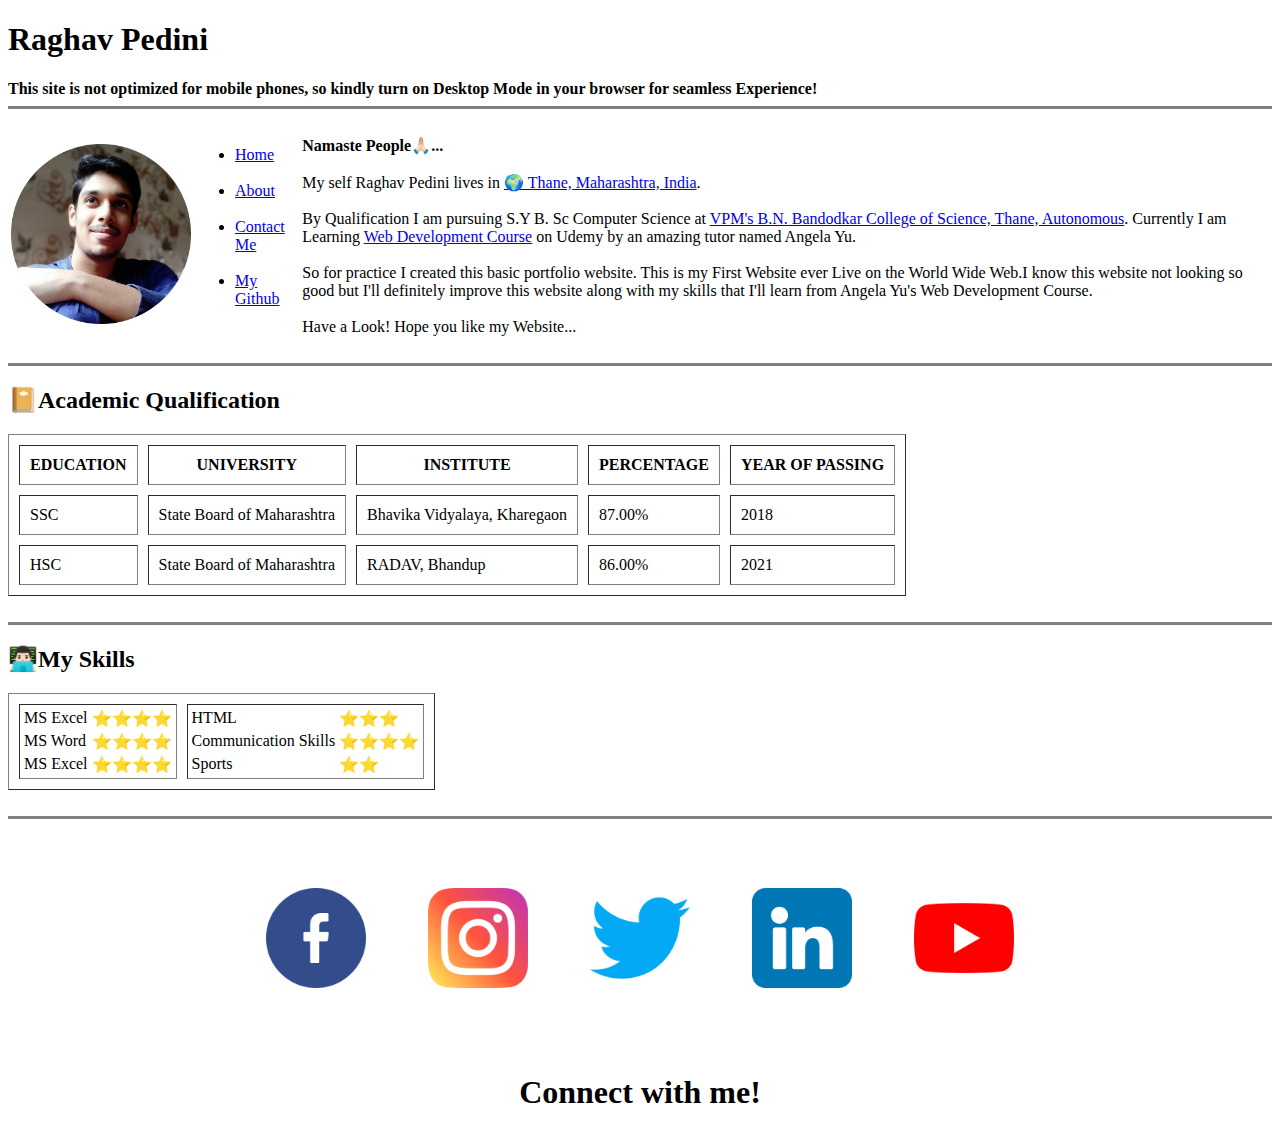
==== index.html @ 179f40a5 "Add Desktop Mode Caution" ====
<!DOCTYPE html>
<html lang="en">
<head>
    <meta charset="UTF-8">
    <meta http-equiv="X-UA-Compatible" content="IE=edge">
    <meta name="viewport" content="width=device-width, initial-scale=1.0">
    <title>Home | Raghav Pedini</title>
</head>
<body>
    <h1>Raghav Pedini</h1>
    <b>This site is not optimized for mobile phones, so kindly turn on Desktop Mode in your browser for seamless Experience!</b><br>
   <hr size="3" noshade="">
   <table>
    <tr>
        <td>
            <a href="index.html">
                <img src="IMAGES/profileimage.png" alt="raghav_pedini_profile_image" height="180" width="180">
            </a>
           
        </td>
        <td>
            <ul>
            <li><a href="index.html">Home</a></li><br>
            <li><a href="about.html">About</a></li><br>
            <li><a href="contact.html">Contact Me</a></li><br>
            <li><a href="https://github.com/raghavpedini14">My Github</a></li><br>
            </ul>
        </td>
        <td>
            <p>
                <b>Namaste People🙏🏻...</b> <br><br>
                My self Raghav Pedini lives in <a href="https://goo.gl/maps/qojLyKay8PDfPY7s5">🌍 Thane, Maharashtra, India</a>. <br><br>
                By Qualification I am pursuing S.Y B. Sc Computer Science at <a href="https://vpmthane.org/">VPM's B.N. Bandodkar College of Science, Thane, Autonomous</a>. Currently I am Learning <a href="https://www.udemy.com/share/101qYw3@OHRdEnKrJfvPYFhHk-MpUVNsJGwhyht7xgG0--2SwDOwlUginngF1Fp0ymhoSMc6Vg==/">Web Development Course</a> on Udemy by an amazing tutor named Angela Yu. <br><br>
                So for practice I created this basic portfolio website. This is my First Website ever Live on the World Wide Web.I know this website not looking so good but I'll definitely improve this website along with my skills that I'll learn from Angela Yu's Web Development Course. <br><br>
                Have a Look! Hope you like my Website...
            </p>
        </td>
    </tr>
   </table>
   <hr size="3" noshade="">
<h2>📔Academic Qualification</h2>
<table cellspacing="10" cellpadding="10" border="1">
    <tr>
        <th>EDUCATION</th>
        <th>UNIVERSITY</th>
        <th>INSTITUTE</th>
        <th>PERCENTAGE</th>
        <th>YEAR OF PASSING</th>
    </tr>
    <tr>
        <td>SSC</td>
        <td>State Board of Maharashtra</td>
        <td>Bhavika Vidyalaya, Kharegaon</td>
        <td>87.00%</td>
        <td>2018</td>
    </tr>
    <tr>
        <td>HSC</td>
        <td>State Board of Maharashtra</td>
        <td>RADAV, Bhandup</td>
        <td>86.00%</td>
        <td>2021</td>
    </tr>
</table><br>
<hr size="3" noshade="">
<h2>👨🏻‍💻My Skills</h2>
<table border="1" cellspacing="10">
    <tr>
        <td>
            <table>
            <tr>
                <td>MS Excel</td>
                <td>⭐⭐⭐⭐</td>
            </tr>
            <tr>
                <td>MS Word</td>
                <td>⭐⭐⭐⭐</td>
            </tr>
            <tr>
                <td>MS Excel</td>
                <td>⭐⭐⭐⭐</td>
            </tr>
        </table>
        </td>

        <td>
            <table>
            <tr>
                <td>HTML</td>
                <td>⭐⭐⭐</td>
            </tr>
            <tr>
                <td>Communication Skills</td>
                <td>⭐⭐⭐⭐</td>
            </tr>
            <tr>
                <td>Sports</td>
                <td>⭐⭐</td>
            </tr>
        </table>
        </td>
    </tr>
</table><br>
<hr size="3" noshade="">
<table align="center" cellspacing="60">
   <tr>
    <td>
        <a href="https://www.facebook.com/raghavpedinifb">
            <img src="IMAGES/facebook.png" alt="raghavpedinifacebook" height="100" width="100">
        </a>
    </td>

    <td>
        <a href="https://www.instagram.com/raghavpedini.14/">
            <img src="IMAGES/instagram.png" alt="raghavpediniinstagram" height="100" width="100">
        </a>
    </td>

    <td>
        <a href="https://twitter.com/raghavpedini14">
            <img src="IMAGES/twitter.png" alt="raghavpedinitwitter" height="100" width="100">
        </a>
    </td>

    <td>
        <a href="http://www.linkedin.com/in/sitarampedini">
            <img src="IMAGES/linkedin.png" alt="raghavpedinilinkedin" height="100" width="100">
        </a>
    </td>

    <td>
        <a href="https://www.youtube.com/@raghavpedini">
            <img src="IMAGES/youtube.png" alt="raghavpediniyoutube" height="100" width="100">
        </a>
    </td>
   </tr>
</table>
<p >
    <h1 align="center">Connect with me!</h1>
</p>
</body>
</html>
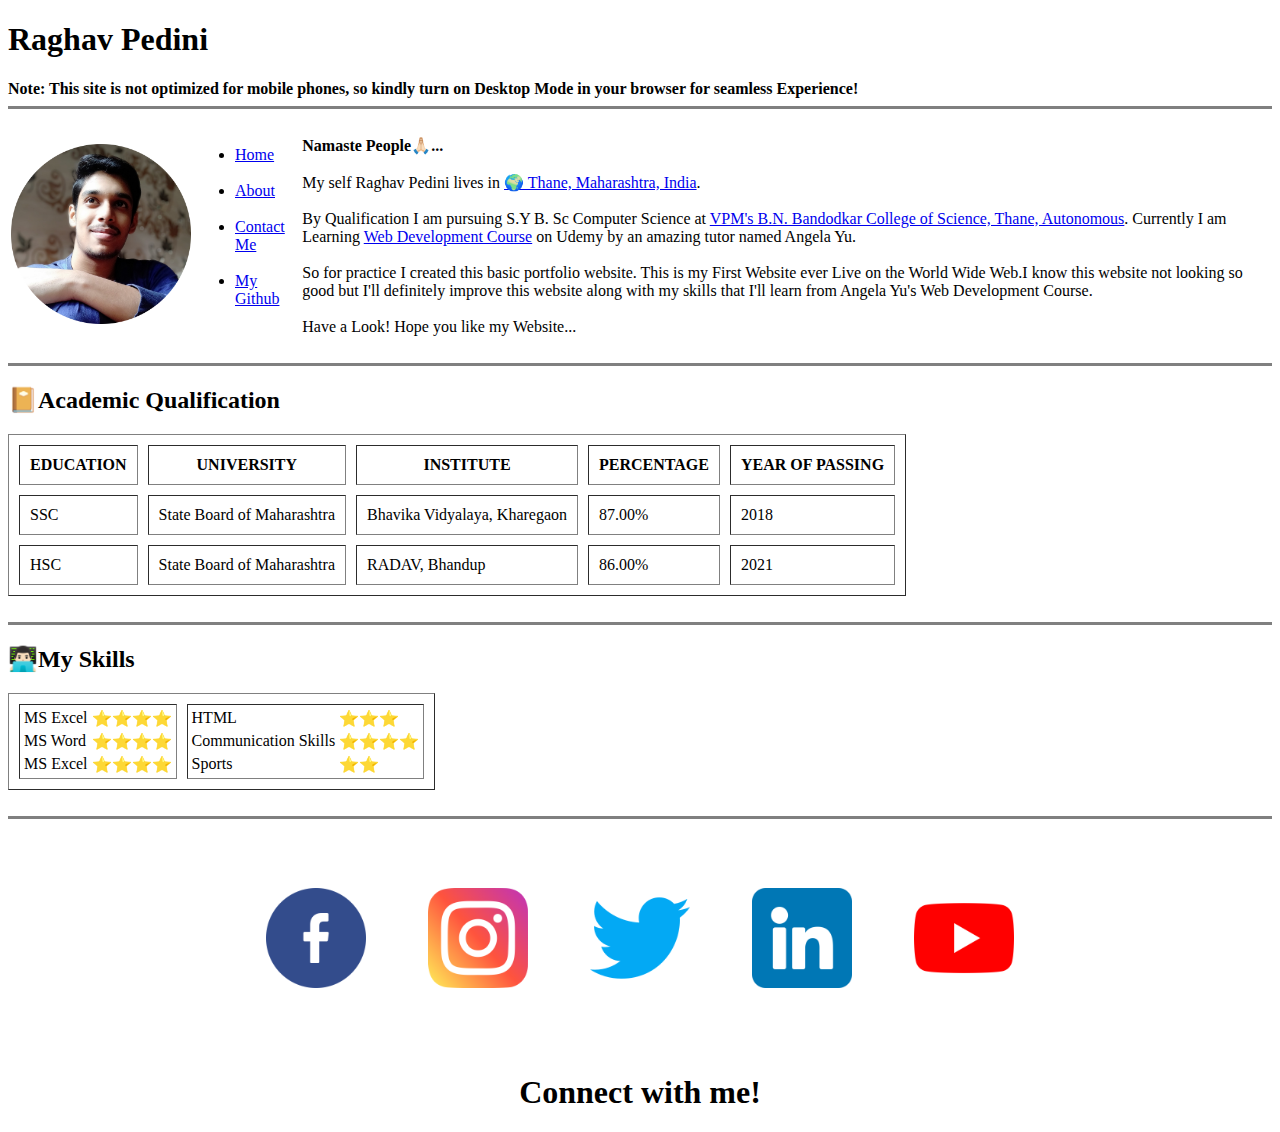
==== commit cb89cca6: "Update index.html" ====
--- a/index.html
+++ b/index.html
@@ -8,7 +8,7 @@
 </head>
 <body>
     <h1>Raghav Pedini</h1>
-    <b>This site is not optimized for mobile phones, so kindly turn on Desktop Mode in your browser for seamless Experience!</b><br>
+    <b>Note: This site is not optimized for mobile phones, so kindly turn on Desktop Mode in your browser for seamless Experience!</b><br>
    <hr size="3" noshade="">
    <table>
     <tr>
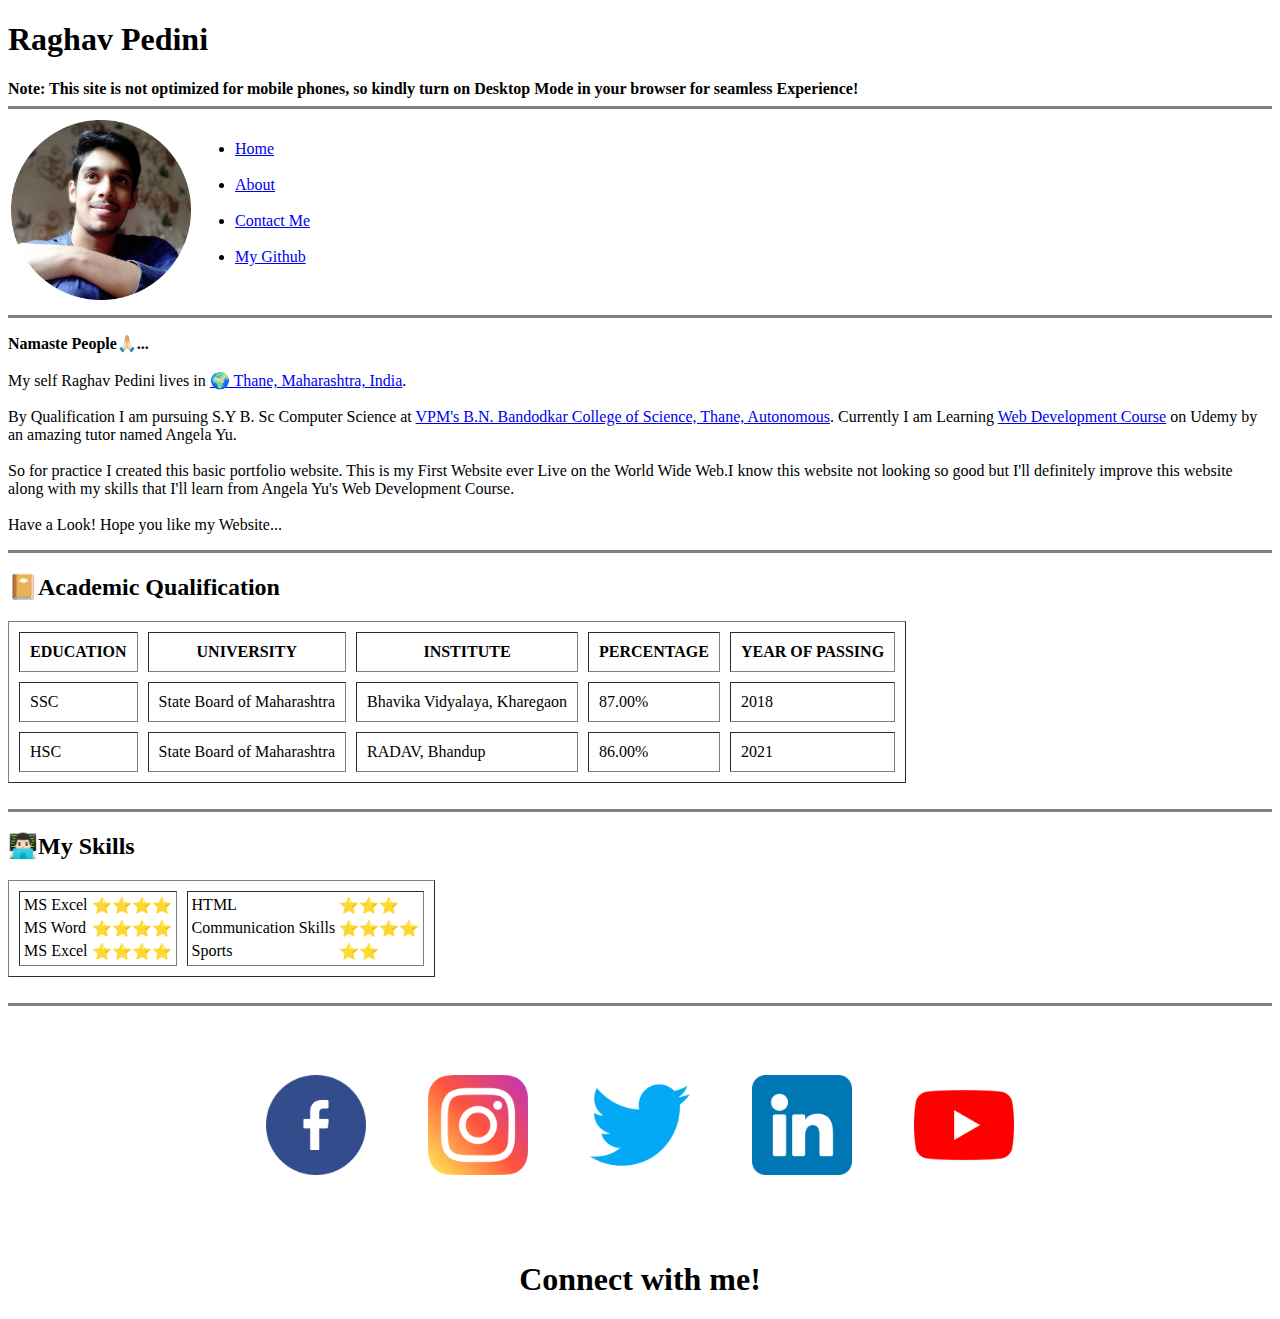
==== commit ef0eccde: "Update index.html" ====
--- a/index.html
+++ b/index.html
@@ -26,18 +26,17 @@
             <li><a href="https://github.com/raghavpedini14">My Github</a></li><br>
             </ul>
         </td>
-        <td>
-            <p>
-                <b>Namaste People🙏🏻...</b> <br><br>
-                My self Raghav Pedini lives in <a href="https://goo.gl/maps/qojLyKay8PDfPY7s5">🌍 Thane, Maharashtra, India</a>. <br><br>
-                By Qualification I am pursuing S.Y B. Sc Computer Science at <a href="https://vpmthane.org/">VPM's B.N. Bandodkar College of Science, Thane, Autonomous</a>. Currently I am Learning <a href="https://www.udemy.com/share/101qYw3@OHRdEnKrJfvPYFhHk-MpUVNsJGwhyht7xgG0--2SwDOwlUginngF1Fp0ymhoSMc6Vg==/">Web Development Course</a> on Udemy by an amazing tutor named Angela Yu. <br><br>
-                So for practice I created this basic portfolio website. This is my First Website ever Live on the World Wide Web.I know this website not looking so good but I'll definitely improve this website along with my skills that I'll learn from Angela Yu's Web Development Course. <br><br>
-                Have a Look! Hope you like my Website...
-            </p>
-        </td>
     </tr>
    </table>
    <hr size="3" noshade="">
+   <p>
+    <b>Namaste People🙏🏻...</b> <br><br>
+    My self Raghav Pedini lives in <a href="https://goo.gl/maps/qojLyKay8PDfPY7s5">🌍 Thane, Maharashtra, India</a>. <br><br>
+    By Qualification I am pursuing S.Y B. Sc Computer Science at <a href="https://vpmthane.org/">VPM's B.N. Bandodkar College of Science, Thane, Autonomous</a>. Currently I am Learning <a href="https://www.udemy.com/share/101qYw3@OHRdEnKrJfvPYFhHk-MpUVNsJGwhyht7xgG0--2SwDOwlUginngF1Fp0ymhoSMc6Vg==/">Web Development Course</a> on Udemy by an amazing tutor named Angela Yu. <br><br>
+    So for practice I created this basic portfolio website. This is my First Website ever Live on the World Wide Web.I know this website not looking so good but I'll definitely improve this website along with my skills that I'll learn from Angela Yu's Web Development Course. <br><br>
+    Have a Look! Hope you like my Website...
+</p>
+<hr size="3" noshade="">
 <h2>📔Academic Qualification</h2>
 <table cellspacing="10" cellpadding="10" border="1">
     <tr>
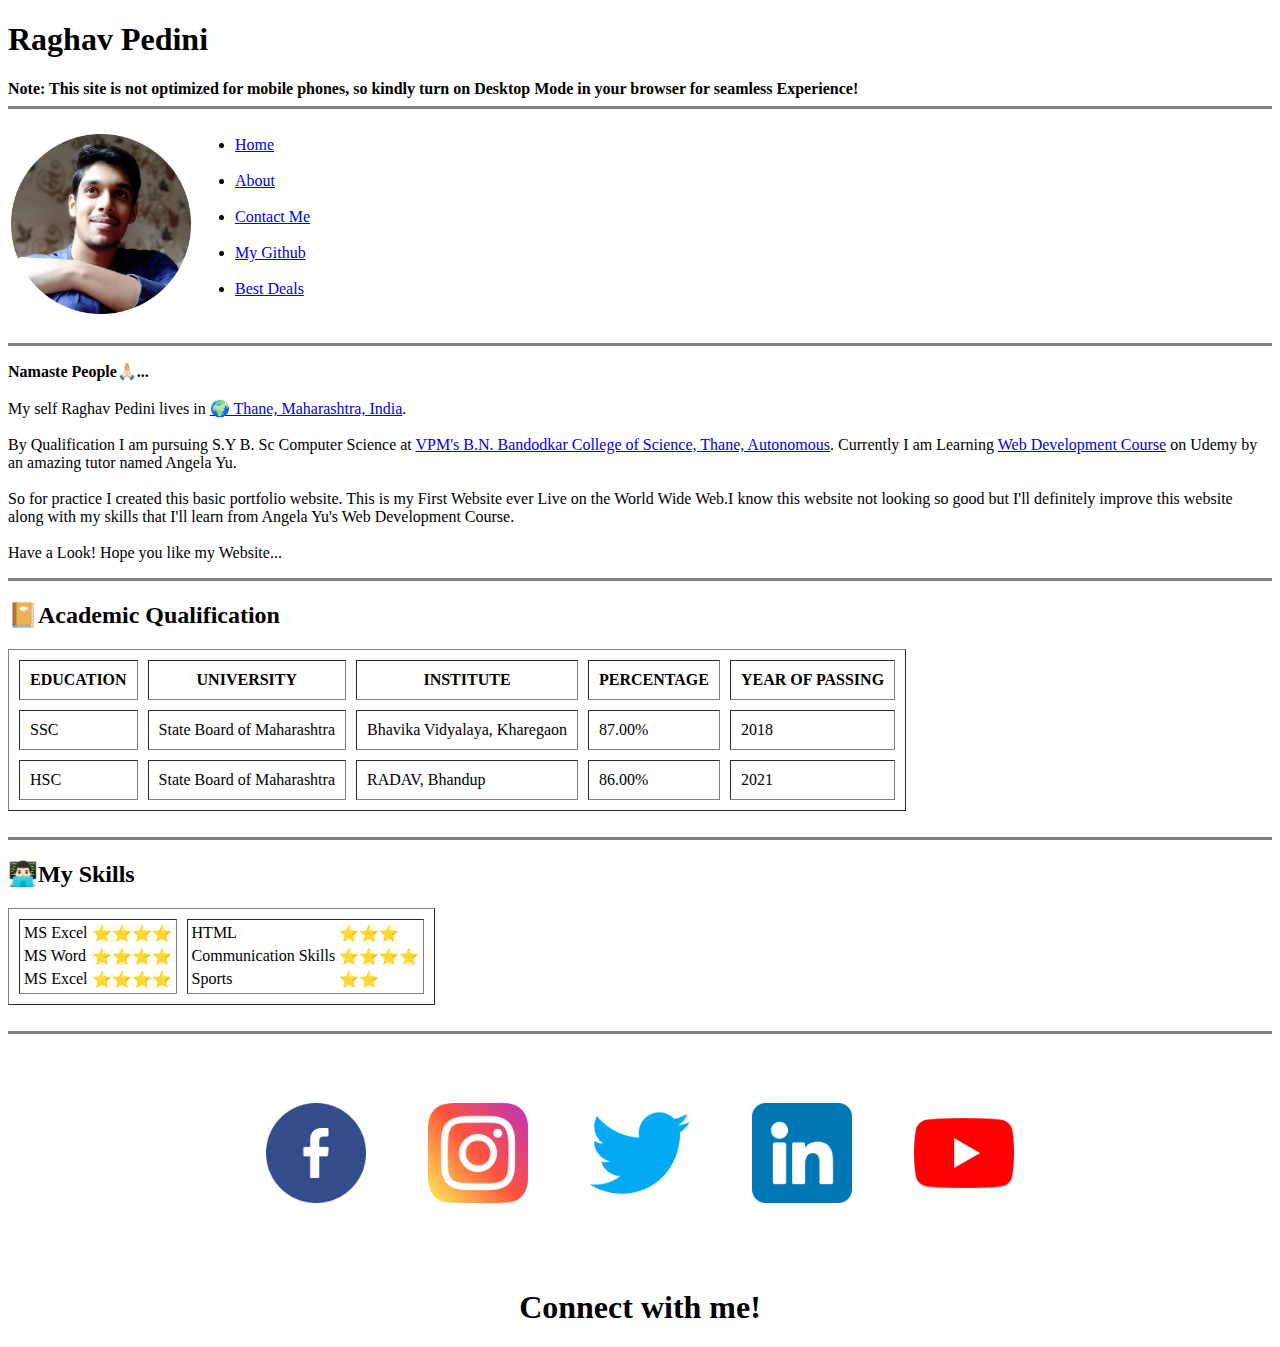
==== commit c071ecc1: "Add files via upload" ====
--- a/index.html
+++ b/index.html
@@ -24,7 +24,8 @@
             <li><a href="about.html">About</a></li><br>
             <li><a href="contact.html">Contact Me</a></li><br>
             <li><a href="https://github.com/raghavpedini14">My Github</a></li><br>
-            </ul>
+            <li><a href="bestdeals.html">Best Deals</a></li><br>
+        </ul>
         </td>
     </tr>
    </table>
@@ -138,4 +139,4 @@
     <h1 align="center">Connect with me!</h1>
 </p>
 </body>
-</html>
+</html>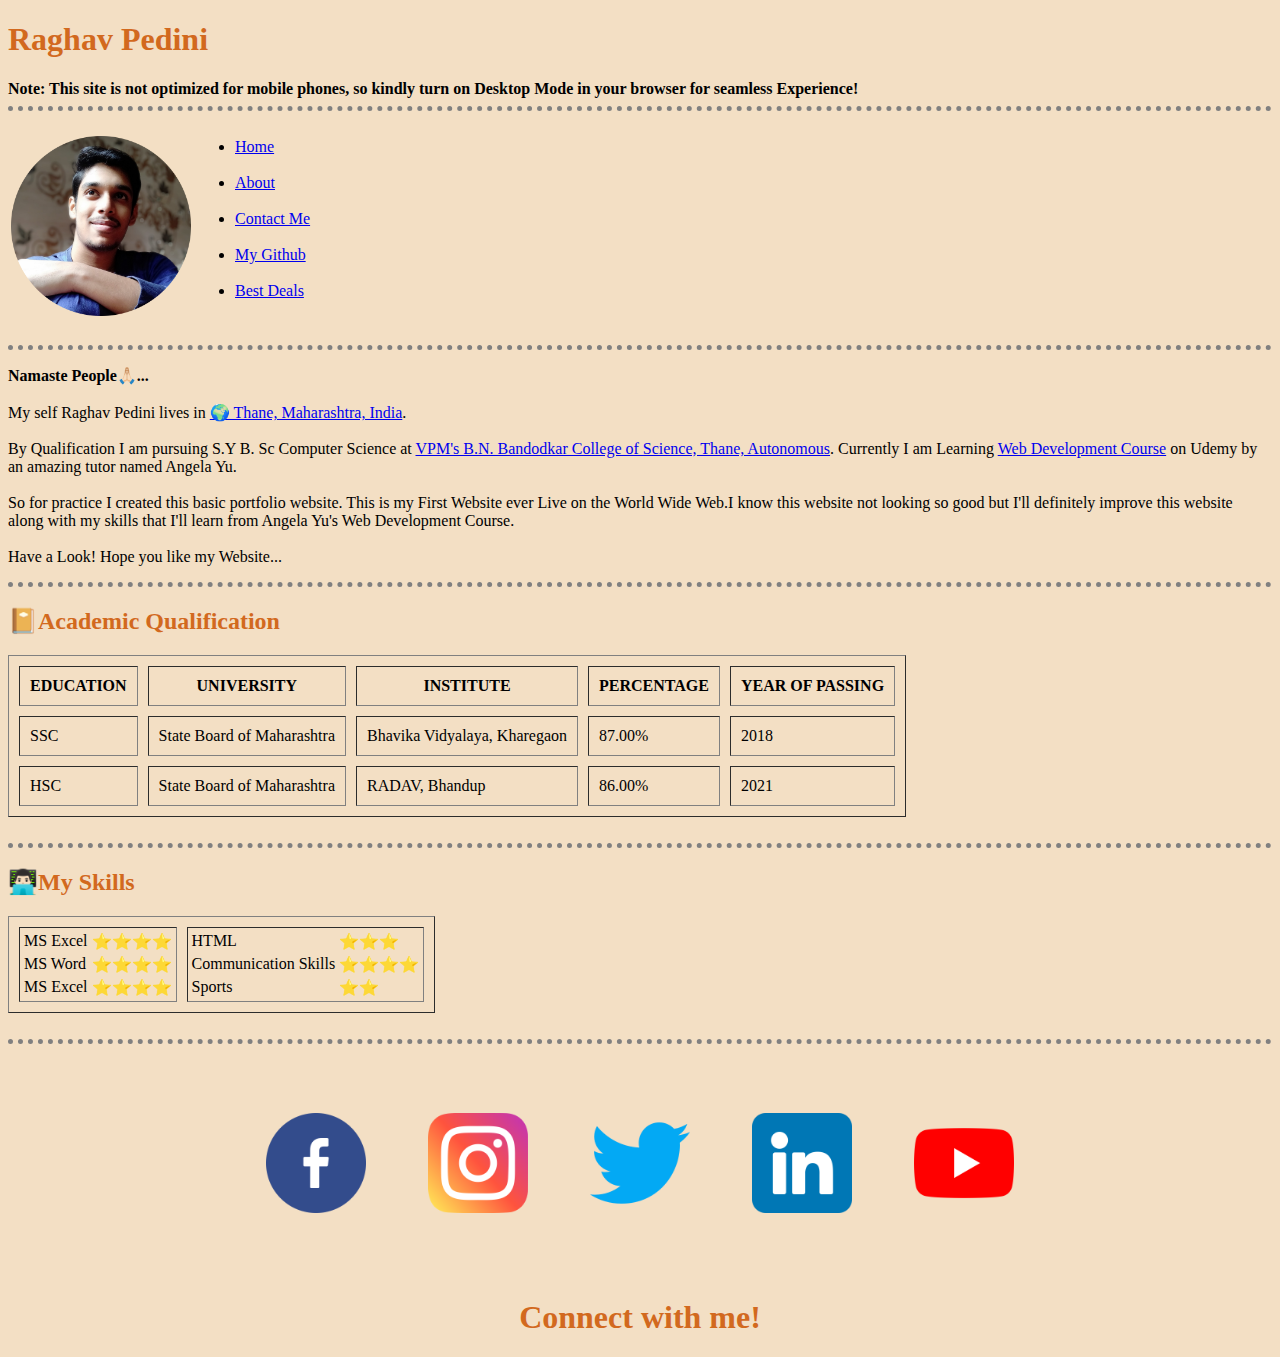
==== commit 98a90929: "Add files via upload" ====
--- a/index.html
+++ b/index.html
@@ -5,11 +5,12 @@
     <meta http-equiv="X-UA-Compatible" content="IE=edge">
     <meta name="viewport" content="width=device-width, initial-scale=1.0">
     <title>Home | Raghav Pedini</title>
+    <link rel="stylesheet" href="CSS/styles.css">
 </head>
 <body>
     <h1>Raghav Pedini</h1>
     <b>Note: This site is not optimized for mobile phones, so kindly turn on Desktop Mode in your browser for seamless Experience!</b><br>
-   <hr size="3" noshade="">
+   <hr>
    <table>
     <tr>
         <td>
@@ -29,7 +30,7 @@
         </td>
     </tr>
    </table>
-   <hr size="3" noshade="">
+   <hr>
    <p>
     <b>Namaste People🙏🏻...</b> <br><br>
     My self Raghav Pedini lives in <a href="https://goo.gl/maps/qojLyKay8PDfPY7s5">🌍 Thane, Maharashtra, India</a>. <br><br>
@@ -37,7 +38,7 @@
     So for practice I created this basic portfolio website. This is my First Website ever Live on the World Wide Web.I know this website not looking so good but I'll definitely improve this website along with my skills that I'll learn from Angela Yu's Web Development Course. <br><br>
     Have a Look! Hope you like my Website...
 </p>
-<hr size="3" noshade="">
+<hr>
 <h2>📔Academic Qualification</h2>
 <table cellspacing="10" cellpadding="10" border="1">
     <tr>
@@ -62,7 +63,7 @@
         <td>2021</td>
     </tr>
 </table><br>
-<hr size="3" noshade="">
+<hr>
 <h2>👨🏻‍💻My Skills</h2>
 <table border="1" cellspacing="10">
     <tr>
@@ -101,7 +102,7 @@
         </td>
     </tr>
 </table><br>
-<hr size="3" noshade="">
+<hr>
 <table align="center" cellspacing="60">
    <tr>
     <td>
--- a/CSS/styles.css
+++ b/CSS/styles.css
@@ -0,0 +1,13 @@
+body {
+    background-color: #f3dfc4;
+}
+
+hr {
+    border-style: dotted none none;
+    border-color: grey;
+    border-width: 5px;
+    /* width: 5%; */
+}
+h1,h2,h3 {
+    color: chocolate;
+}
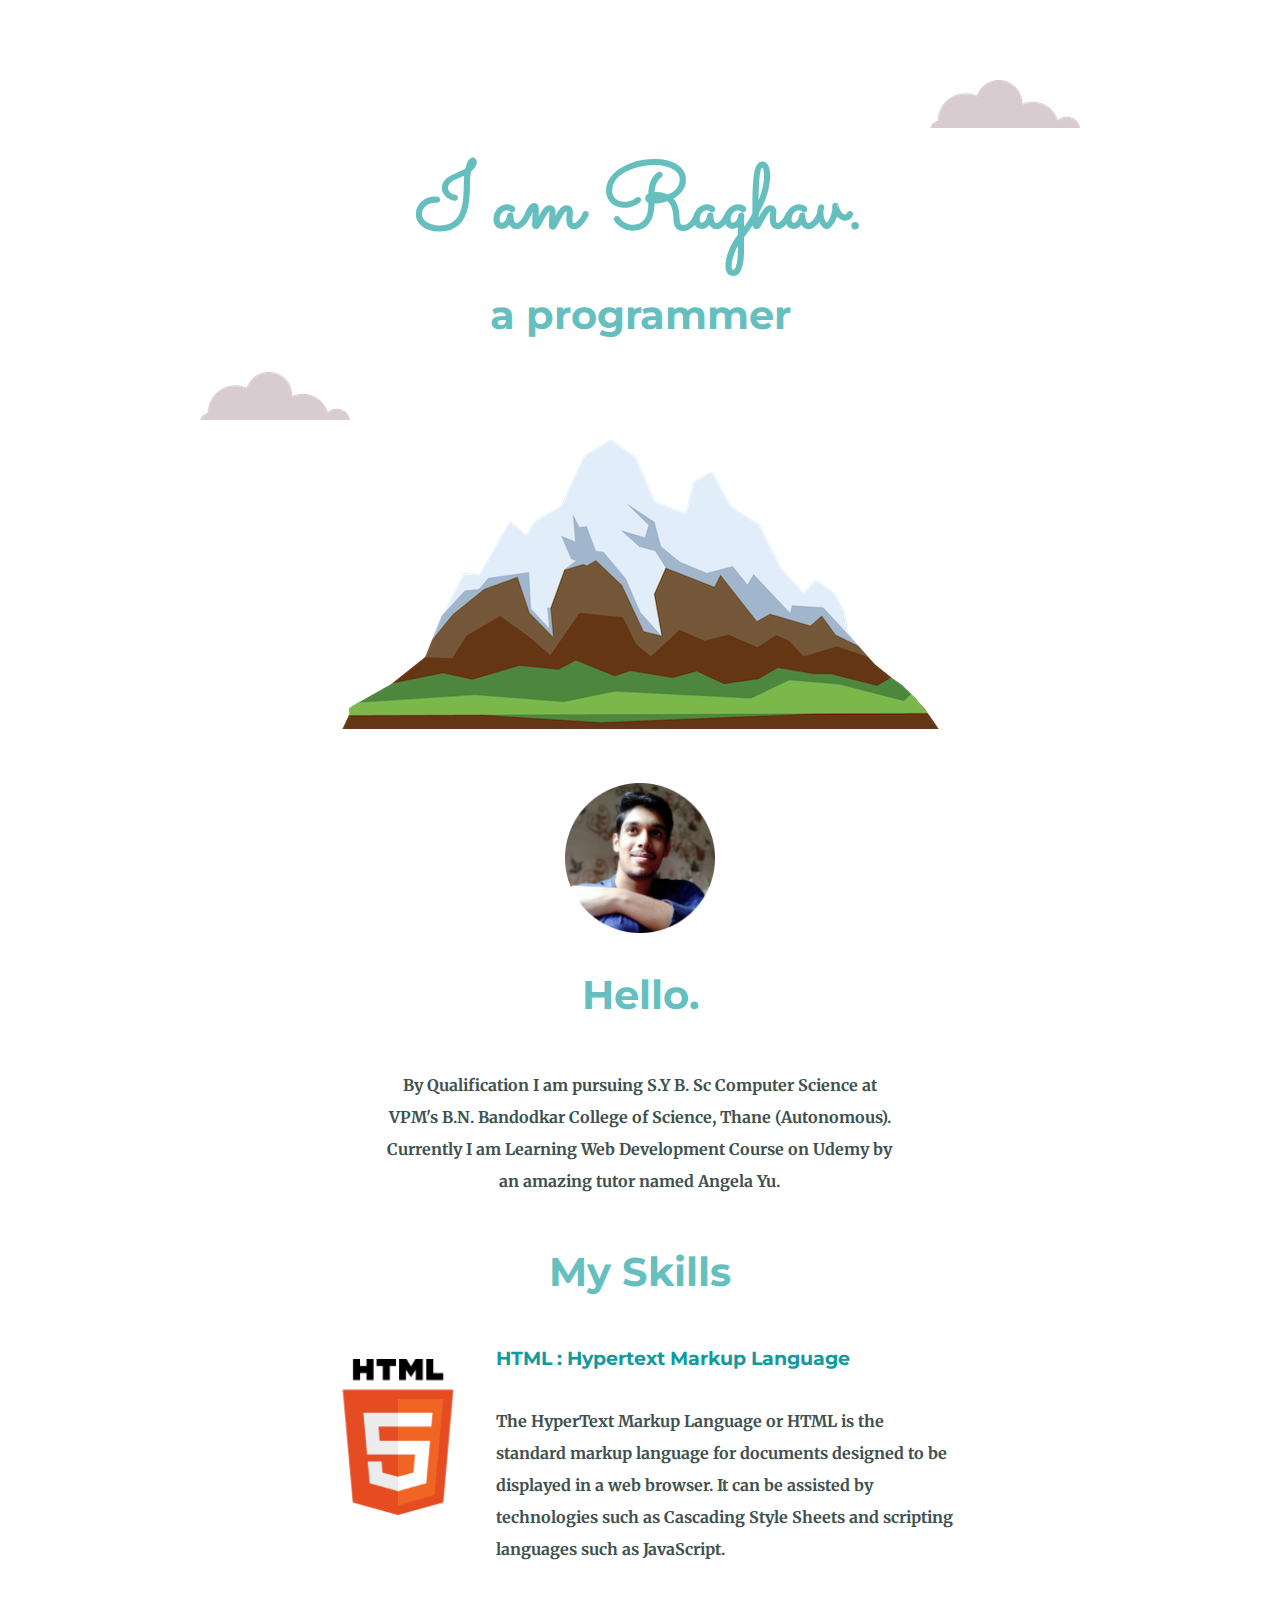
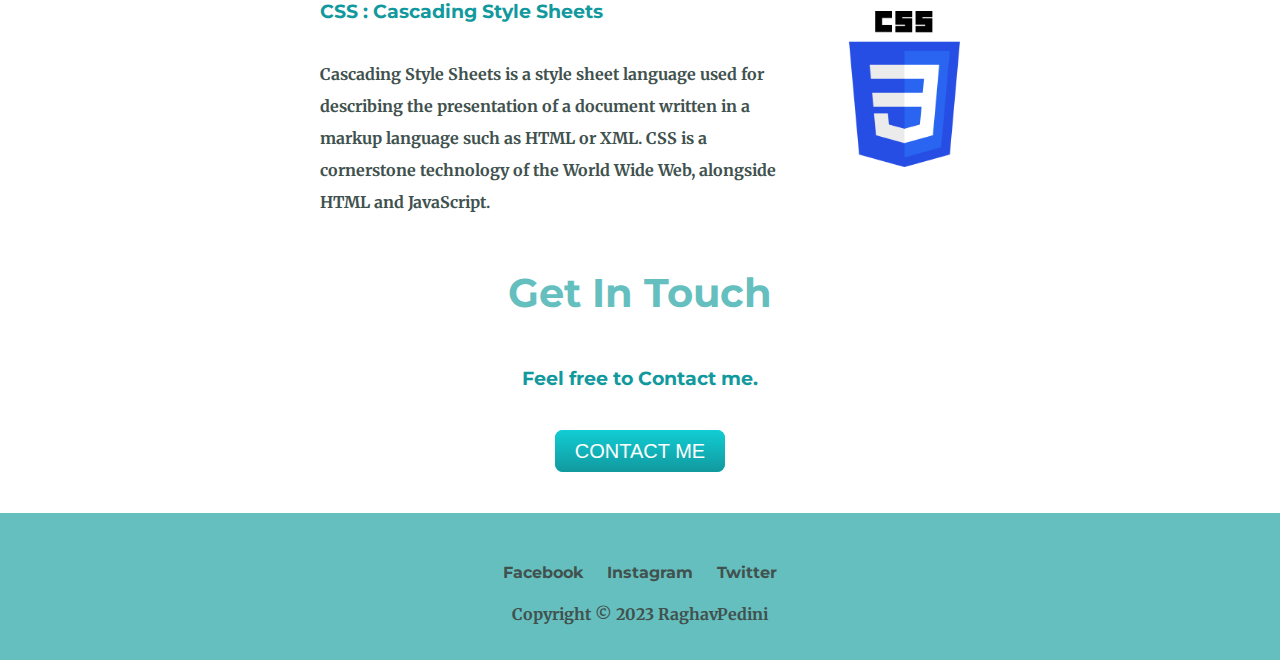
==== commit cbf4da69: "V2 : CSS" ====
--- a/index.html
+++ b/index.html
@@ -4,140 +4,90 @@
     <meta charset="UTF-8">
     <meta http-equiv="X-UA-Compatible" content="IE=edge">
     <meta name="viewport" content="width=device-width, initial-scale=1.0">
-    <title>Home | Raghav Pedini</title>
-    <link rel="stylesheet" href="CSS/styles.css">
+    <title>Raghav Pedini</title>
+    <link rel="stylesheet" href="styles.css">
+    <link href="https://fonts.googleapis.com/css2?family=Merriweather&family=Montserrat&family=Sacramento&display=swap" rel="stylesheet">
 </head>
 <body>
-    <h1>Raghav Pedini</h1>
-    <b>Note: This site is not optimized for mobile phones, so kindly turn on Desktop Mode in your browser for seamless Experience!</b><br>
-   <hr>
-   <table>
-    <tr>
-        <td>
-            <a href="index.html">
-                <img src="IMAGES/profileimage.png" alt="raghav_pedini_profile_image" height="180" width="180">
-            </a>
-           
-        </td>
-        <td>
-            <ul>
-            <li><a href="index.html">Home</a></li><br>
-            <li><a href="about.html">About</a></li><br>
-            <li><a href="contact.html">Contact Me</a></li><br>
-            <li><a href="https://github.com/raghavpedini14">My Github</a></li><br>
-            <li><a href="bestdeals.html">Best Deals</a></li><br>
-        </ul>
-        </td>
-    </tr>
-   </table>
-   <hr>
-   <p>
-    <b>Namaste People🙏🏻...</b> <br><br>
-    My self Raghav Pedini lives in <a href="https://goo.gl/maps/qojLyKay8PDfPY7s5">🌍 Thane, Maharashtra, India</a>. <br><br>
-    By Qualification I am pursuing S.Y B. Sc Computer Science at <a href="https://vpmthane.org/">VPM's B.N. Bandodkar College of Science, Thane, Autonomous</a>. Currently I am Learning <a href="https://www.udemy.com/share/101qYw3@OHRdEnKrJfvPYFhHk-MpUVNsJGwhyht7xgG0--2SwDOwlUginngF1Fp0ymhoSMc6Vg==/">Web Development Course</a> on Udemy by an amazing tutor named Angela Yu. <br><br>
-    So for practice I created this basic portfolio website. This is my First Website ever Live on the World Wide Web.I know this website not looking so good but I'll definitely improve this website along with my skills that I'll learn from Angela Yu's Web Development Course. <br><br>
-    Have a Look! Hope you like my Website...
-</p>
-<hr>
-<h2>📔Academic Qualification</h2>
-<table cellspacing="10" cellpadding="10" border="1">
-    <tr>
-        <th>EDUCATION</th>
-        <th>UNIVERSITY</th>
-        <th>INSTITUTE</th>
-        <th>PERCENTAGE</th>
-        <th>YEAR OF PASSING</th>
-    </tr>
-    <tr>
-        <td>SSC</td>
-        <td>State Board of Maharashtra</td>
-        <td>Bhavika Vidyalaya, Kharegaon</td>
-        <td>87.00%</td>
-        <td>2018</td>
-    </tr>
-    <tr>
-        <td>HSC</td>
-        <td>State Board of Maharashtra</td>
-        <td>RADAV, Bhandup</td>
-        <td>86.00%</td>
-        <td>2021</td>
-    </tr>
-</table><br>
-<hr>
-<h2>👨🏻‍💻My Skills</h2>
-<table border="1" cellspacing="10">
-    <tr>
-        <td>
-            <table>
-            <tr>
-                <td>MS Excel</td>
-                <td>⭐⭐⭐⭐</td>
-            </tr>
-            <tr>
-                <td>MS Word</td>
-                <td>⭐⭐⭐⭐</td>
-            </tr>
-            <tr>
-                <td>MS Excel</td>
-                <td>⭐⭐⭐⭐</td>
-            </tr>
-        </table>
-        </td>
 
-        <td>
-            <table>
-            <tr>
-                <td>HTML</td>
-                <td>⭐⭐⭐</td>
-            </tr>
-            <tr>
-                <td>Communication Skills</td>
-                <td>⭐⭐⭐⭐</td>
-            </tr>
-            <tr>
-                <td>Sports</td>
-                <td>⭐⭐</td>
-            </tr>
-        </table>
-        </td>
-    </tr>
-</table><br>
-<hr>
-<table align="center" cellspacing="60">
-   <tr>
-    <td>
-        <a href="https://www.facebook.com/raghavpedinifb">
-            <img src="IMAGES/facebook.png" alt="raghavpedinifacebook" height="100" width="100">
-        </a>
-    </td>
+    <!-- top-container -->
+    
+    <div class="top-container">
 
-    <td>
-        <a href="https://www.instagram.com/raghavpedini.14/">
-            <img src="IMAGES/instagram.png" alt="raghavpediniinstagram" height="100" width="100">
-        </a>
-    </td>
+        <img src="Images/cloud.png" alt="top-cloud" id="top-cloud">
+        <h1 id="top-container-text-h1">I am Raghav.</h1>
+        <h2 id="top-container-text-h2">a programmer</h2>
+        <img src="Images/cloud.png" alt="bottom-cloud" id="bottom-cloud">
+        <img src="Images/mountain.png" alt="mountain" id="mountain">
 
-    <td>
-        <a href="https://twitter.com/raghavpedini14">
-            <img src="IMAGES/twitter.png" alt="raghavpedinitwitter" height="100" width="100">
-        </a>
-    </td>
+    </div>
 
-    <td>
-        <a href="http://www.linkedin.com/in/sitarampedini">
-            <img src="IMAGES/linkedin.png" alt="raghavpedinilinkedin" height="100" width="100">
-        </a>
-    </td>
+    <!-- top-container end-->
 
-    <td>
-        <a href="https://www.youtube.com/@raghavpedini">
-            <img src="IMAGES/youtube.png" alt="raghavpediniyoutube" height="100" width="100">
-        </a>
-    </td>
-   </tr>
-</table>
-<p >
-    <h1 align="center">Connect with me!</h1>
-</p>
+    <!-- mid-container -->
+
+    <div class="mid-container">
+
+        <!-- personal-info -->
+
+        <div class="personal-info">
+            <img src="Images/profileimage.png" alt="raghavprofilepic" id="raghavprofilepic">
+            <h2>Hello.</h2>
+            <p id="personal-info-desc">By Qualification I am pursuing S.Y B. Sc Computer Science at VPM's B.N. Bandodkar College of Science, Thane (Autonomous). Currently I am Learning Web Development Course on Udemy by an amazing tutor named Angela Yu.</p>
+        </div>
+
+        <!-- myskills -->
+
+        <div class="myskills">
+
+            <h2 id="mid-container-heading">My Skills</h2>
+
+            <div id=skill-1>
+            <img src="Images/htmllogo.png" alt="htmllogo" class="skillimg" id="skillimg01">
+            <h3>HTML : Hypertext Markup Language</h3>
+            <p id="skills-desc-para1">The HyperText Markup Language or HTML is the standard markup language for documents designed to be displayed in a web browser. It can be assisted by technologies such as Cascading Style Sheets and scripting languages such as JavaScript.</p>
+           </div>
+
+
+            <div id=skill-2>
+            <img src="Images/csslogo.png" alt="csslogo" class="skillimg" id="skillimg02">
+            <h3>CSS : Cascading Style Sheets</h3>
+            <p id="skills-desc-para2">Cascading Style Sheets is a style sheet language used for describing the presentation of a document written in a markup language such as HTML or XML. CSS is a cornerstone technology of the World Wide Web, alongside HTML and JavaScript.</p>
+        </div>
+
+        </div>
+
+    </div>
+
+    <!-- mid-container end -->
+
+    <!-- bottom-container -->
+
+    <div class="bottom-container">
+
+        <!-- getintouch -->
+
+        <div id="getintouch">
+            <h2 id="getintouch-heading-h2">Get In Touch</h2>
+            <h3 id="getintouch-heading-h3">Feel free to Contact me.</h3>
+            <a href="https://forms.gle/4N3CVDwXktzCts1a9" id="btn">CONTACT ME</a>
+        </div>
+
+        <!-- footer  -->
+
+        <div class="footer">
+
+            <a href="https://www.facebook.com/raghavpedinifb" class="footer-links">Facebook</a>
+            <a href="https://www.instagram.com/raghavpedini.14/" class="footer-links">Instagram</a>
+            <a href="https://twitter.com/raghavpedini14" class="footer-links">Twitter</a>     
+            
+            <p id="copyright">Copyright © 2023 RaghavPedini</p>
+        </div>
+
+
+    </div>
+
+    <!-- bottom-container end -->
+
 </body>
 </html>--- a/styles.css
+++ b/styles.css
@@ -0,0 +1,199 @@
+/* main elements */
+
+body {
+  text-align: center;
+  margin: 0;
+}
+
+p {
+    font-family: 'Merriweather', serif;
+    color: #40514E;
+    font-weight: bold;
+    line-height: 2;
+}
+
+
+/* top-container */
+
+.top-container {
+  /* background-color: #eaf6f6; */
+  position: relative;
+}
+
+#top-cloud {
+    position: absolute;   
+    top: 80px;
+    right: 200px;
+
+}
+
+#bottom-cloud {
+    position: absolute;   
+    left: 200px;
+
+}
+
+/* h1 {
+  color: #66bfbf;
+  font-size: 5.625rem;
+  font-family: "Sacramento", cursive;
+  margin: 0px auto 0px auto;
+} */
+
+#top-container-text-h1 {
+  color: #66bfbf;
+  font-size: 5.625rem;
+  font-family: "Sacramento", cursive;
+  margin: 0px auto 0px auto;
+  padding-top: 143px;
+}
+
+#top-container-text-h2 {
+    margin-top: 15px;
+}
+
+h2 {
+    font-size: 2.5rem;
+    font-family: 'Montserrat', sans-serif;
+    color: #66bfbf;
+}
+
+h3 {
+    color: #11999E;
+    font-family: 'Montserrat', sans-serif;
+}
+
+/* top-container end */
+
+ /* mid-container  */
+
+   /* personal-info */
+
+.mid-container {
+    /* background-color: #eaf6f6; */
+}
+
+ #raghavprofilepic {
+    height: 150px;
+    margin-top: 50px;
+ }
+
+ #personal-info-desc {
+    margin-bottom: 50px;
+    display: inline-block;
+    width: 41%;
+ }
+
+   /* myskills */
+
+   #skill-1 {
+    display: inline-block;
+    width: 50%;
+    text-align: left;
+   }
+
+   #skill-2{
+    display: inline-block;
+    width: 50%;
+    text-align: left;
+   }
+
+   #mid-container-heading {
+    margin-top: 0px;
+   }
+
+   #skills-desc-para2 {
+    margin-bottom: 50px;
+    display: inline-block;
+    width: 72%
+   }
+
+   #skills-desc-para1 {
+    display: inline-block;
+    width: 72%
+   }
+
+   .skillimg {
+    height: 156px;
+    margin-top: 30px;;
+   }
+
+   #skillimg01 {
+    float: left;
+    margin-right: 20px;
+   }
+
+   #skillimg02 {
+    float: right;
+   }
+
+ /* mid-container end  */
+
+ /* bottom-container */
+
+ .bottom-container {
+  /* background-color: #eaf6f6; */
+ }
+
+ #getintouch-heading-h2 {
+  margin-top: 0px;
+  margin-bottom: 50px;
+ }
+
+ #getintouch-heading-h3 {
+  margin-bottom: 50px;
+ }
+
+#btn {
+  background: #11cdd4;
+  background-image: -webkit-linear-gradient(top, #11cdd4, #11999e);
+  background-image: -moz-linear-gradient(top, #11cdd4, #11999e);
+  background-image: -ms-linear-gradient(top, #11cdd4, #11999e);
+  background-image: -o-linear-gradient(top, #11cdd4, #11999e);
+  background-image: linear-gradient(to bottom, #11cdd4, #11999e);
+  -webkit-border-radius: 8;
+  -moz-border-radius: 8;
+  border-radius: 8px;
+  font-family: Arial;
+  color: #ffffff;
+  font-size: 20px;
+  padding: 10px 20px 10px 20px;
+  text-decoration: none;
+}
+
+#btn:hover {
+  background: #30e3cb;
+  background-image: -webkit-linear-gradient(top, #30e3cb, #2bc4ad);
+  background-image: -moz-linear-gradient(top, #30e3cb, #2bc4ad);
+  background-image: -ms-linear-gradient(top, #30e3cb, #2bc4ad);
+  background-image: -o-linear-gradient(top, #30e3cb, #2bc4ad);
+  background-image: linear-gradient(to bottom, #30e3cb, #2bc4ad);
+  text-decoration: none;
+}
+
+.footer {
+  margin-top: 50px;
+  background-color: #66BFBF;
+  padding-top: 50px;
+  padding-bottom: 30px;
+}
+
+#copyright {
+  margin-bottom: 0px;
+  /* color: #EAF6F6; */
+}
+
+.footer-links {
+  text-decoration: none;
+  color: #40514E;
+  font-family: 'Montserrat', sans-serif;
+  padding: 0px 10px 0px 10px;
+  font-weight: bold;
+}
+
+.footer-links:hover {
+  color: #EAF6F6;
+}
+
+
+/* bottom-container-end */
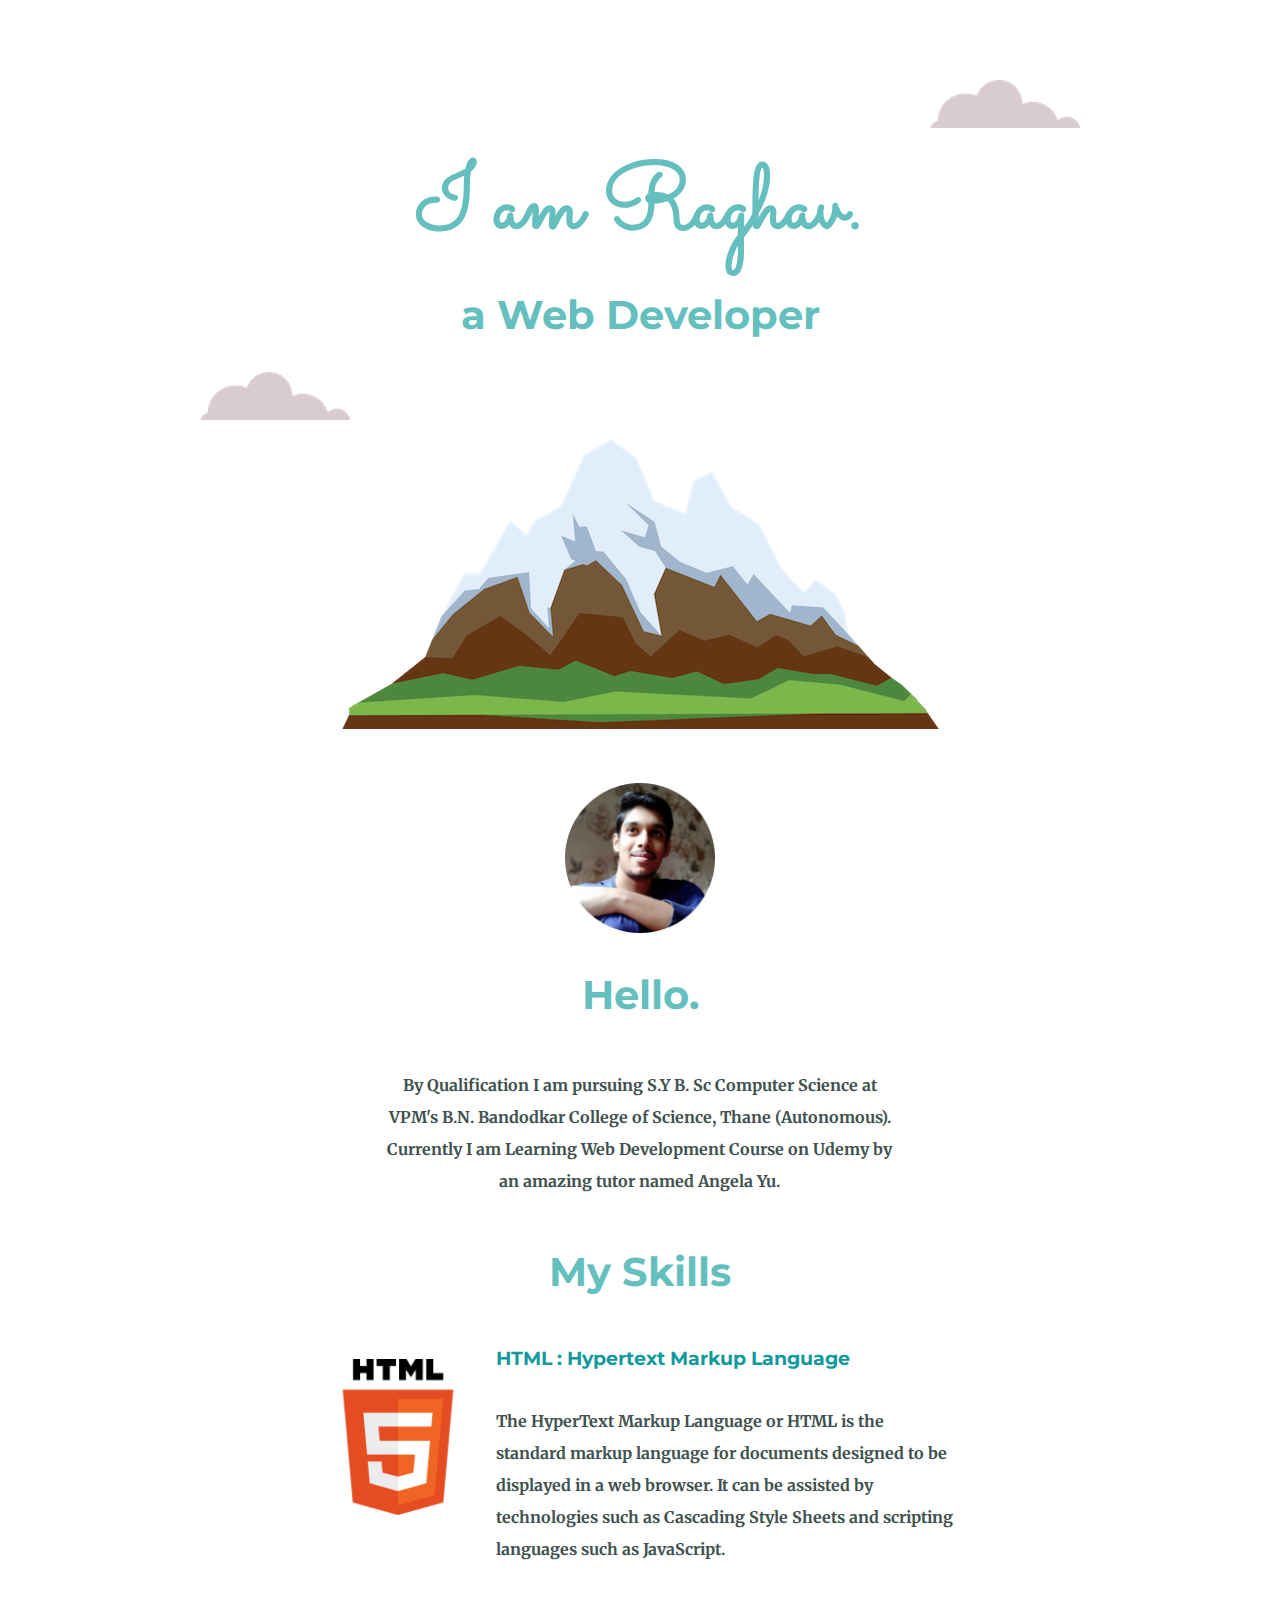
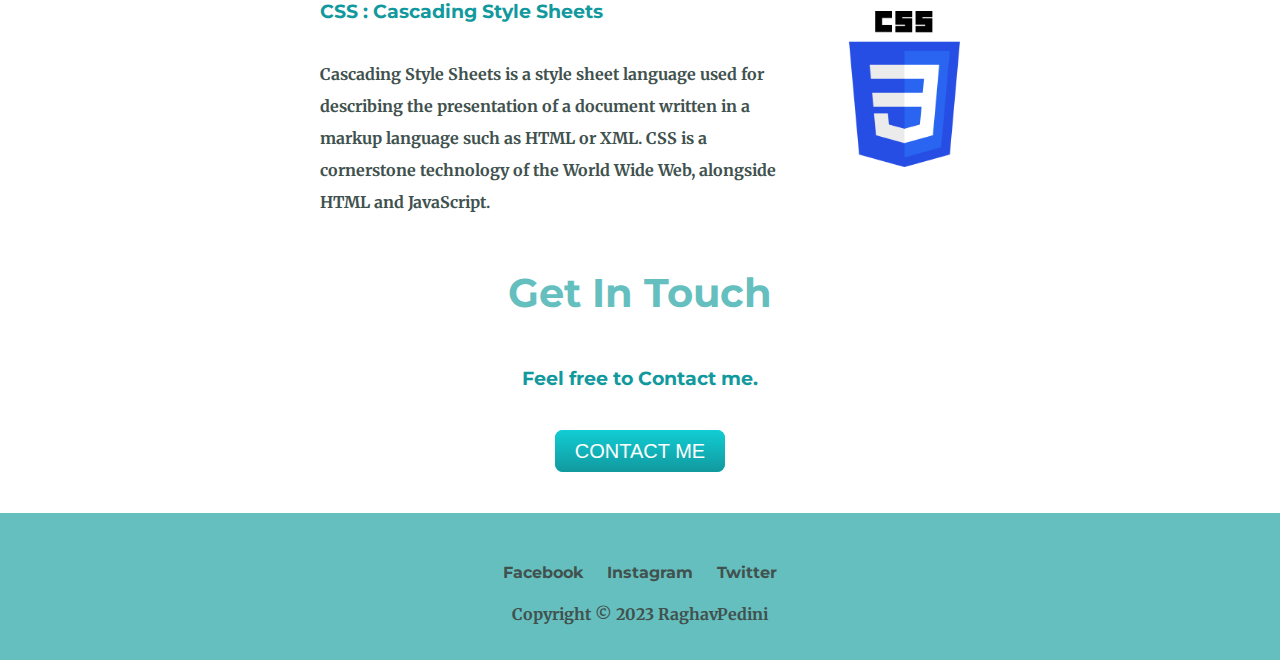
==== commit b71f2aa7: "Update index.html" ====
--- a/index.html
+++ b/index.html
@@ -16,7 +16,7 @@
 
         <img src="Images/cloud.png" alt="top-cloud" id="top-cloud">
         <h1 id="top-container-text-h1">I am Raghav.</h1>
-        <h2 id="top-container-text-h2">a programmer</h2>
+        <h2 id="top-container-text-h2">a Web Developer</h2>
         <img src="Images/cloud.png" alt="bottom-cloud" id="bottom-cloud">
         <img src="Images/mountain.png" alt="mountain" id="mountain">
 
@@ -90,4 +90,4 @@
     <!-- bottom-container end -->
 
 </body>
-</html>+</html>
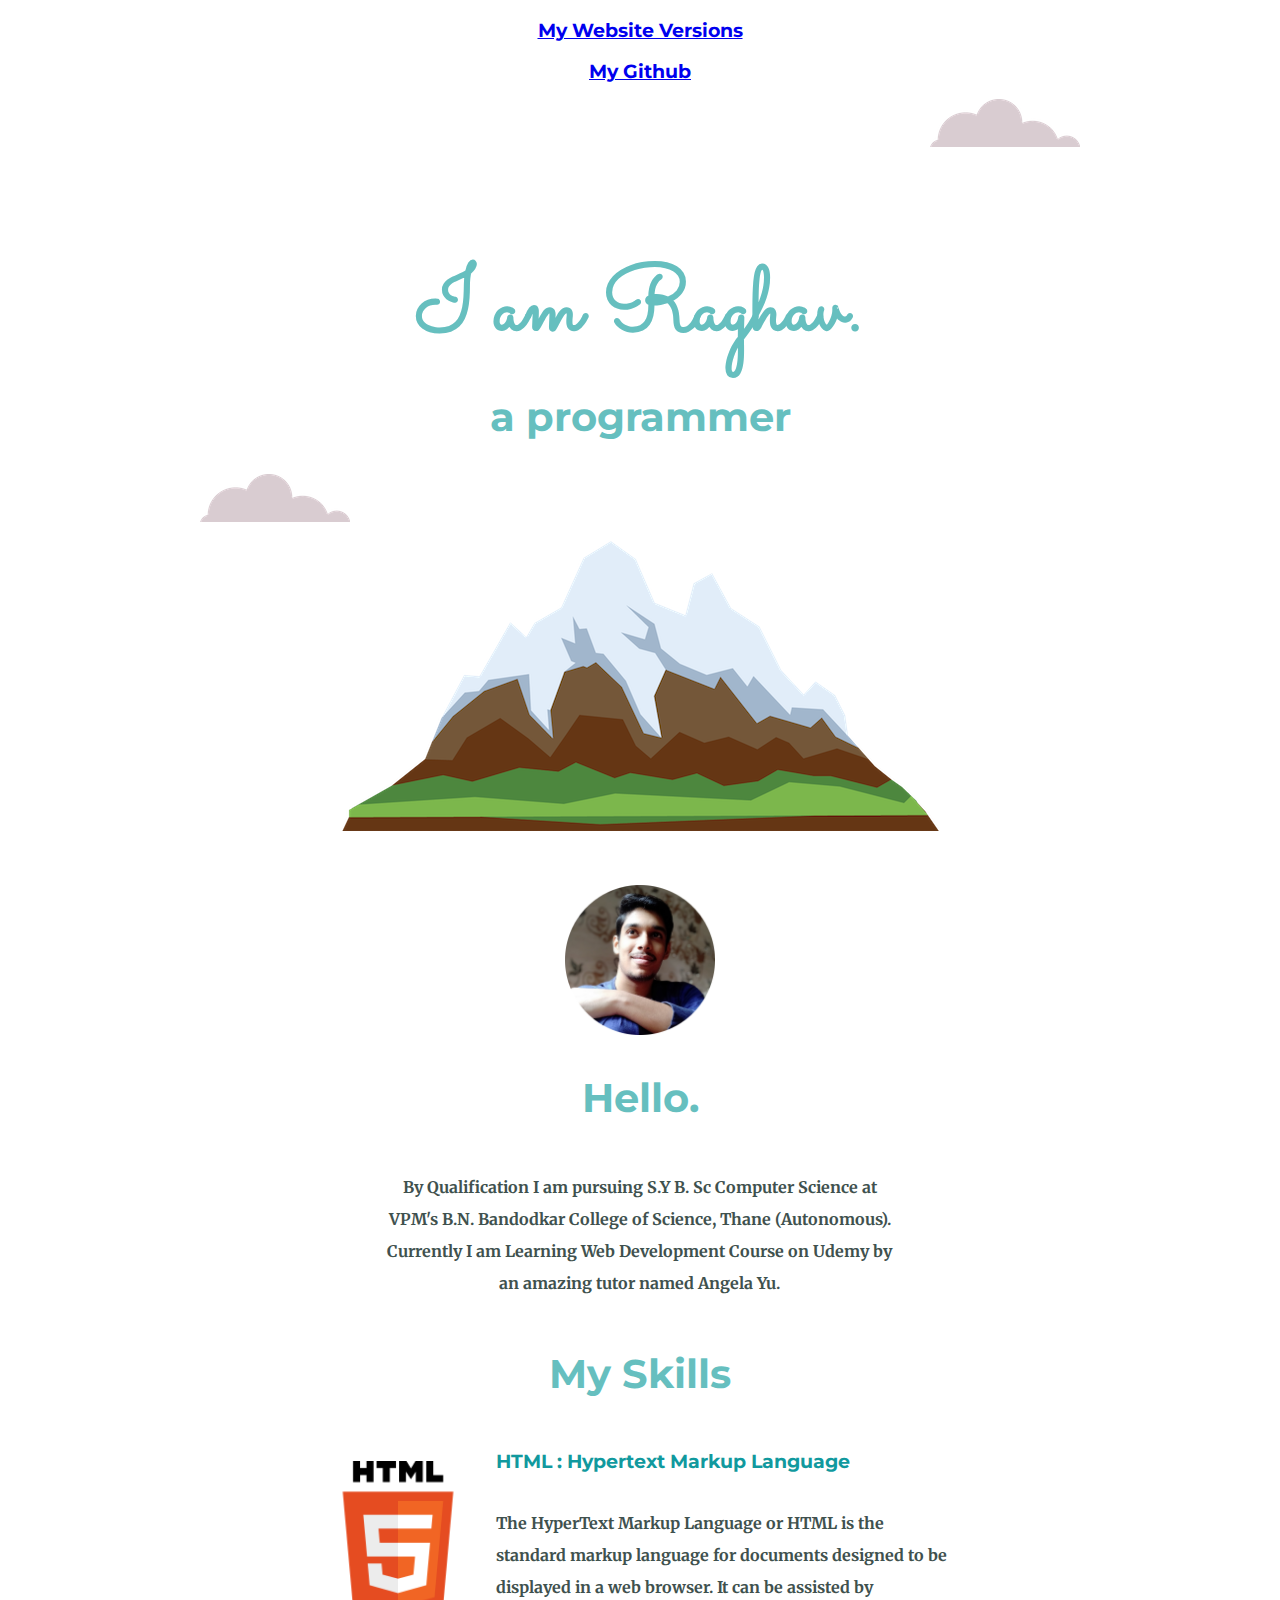
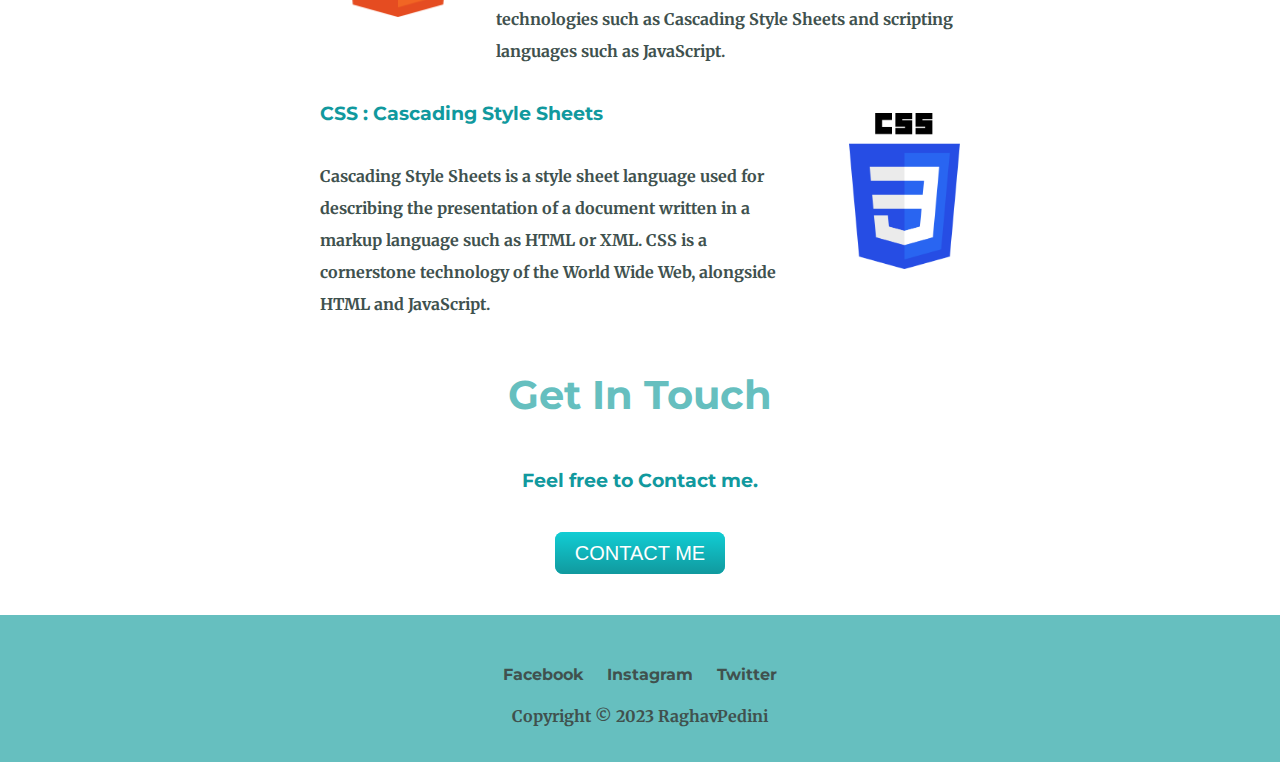
==== commit 804269e2: "Update index.html" ====
--- a/index.html
+++ b/index.html
@@ -13,10 +13,12 @@
     <!-- top-container -->
     
     <div class="top-container">
-
+        
+        <h3 id="top-most-h3-heading"><a href="websiteversions.html">My Website Versions</a></h3>
+        <h3 id="top-most-h3-heading-2"><a href="https://github.com/raghavpedini14">My Github</a></h3>
         <img src="Images/cloud.png" alt="top-cloud" id="top-cloud">
         <h1 id="top-container-text-h1">I am Raghav.</h1>
-        <h2 id="top-container-text-h2">a Web Developer</h2>
+        <h2 id="top-container-text-h2">a programmer</h2>
         <img src="Images/cloud.png" alt="bottom-cloud" id="bottom-cloud">
         <img src="Images/mountain.png" alt="mountain" id="mountain">
 
